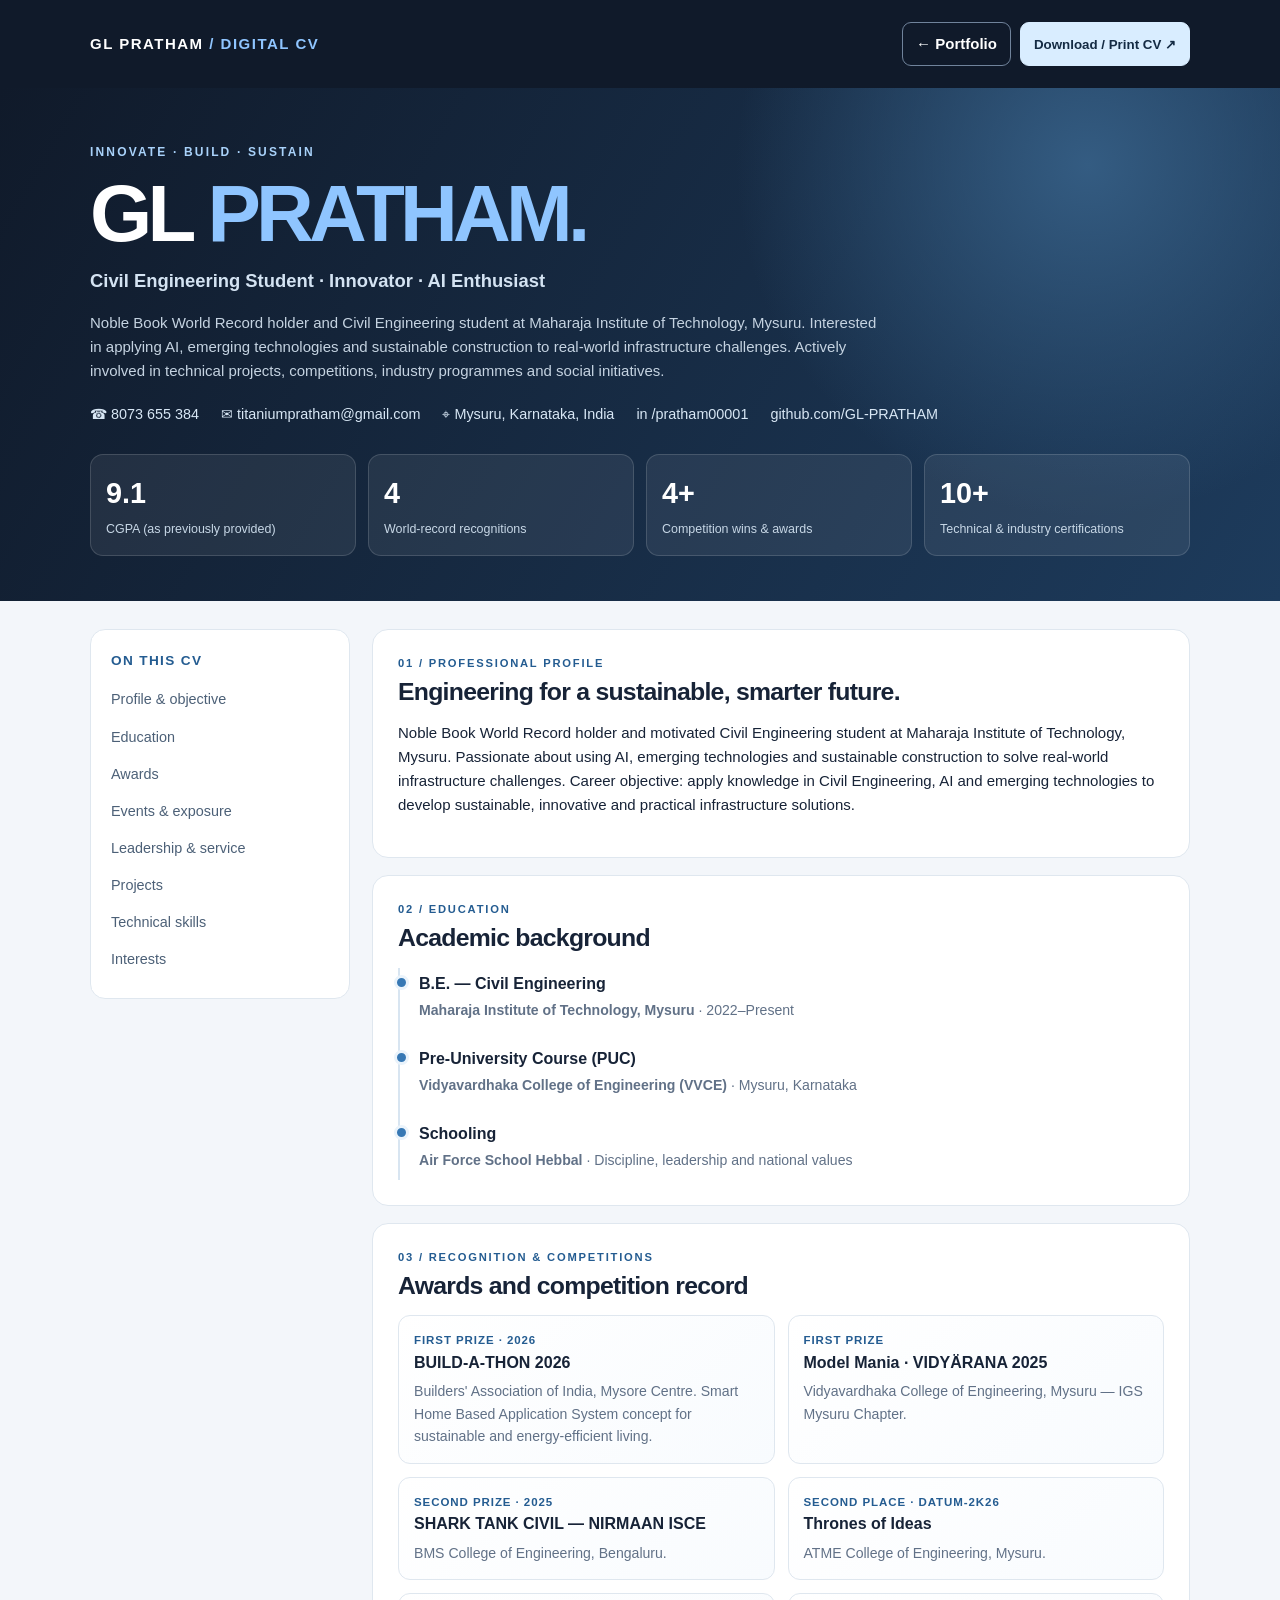
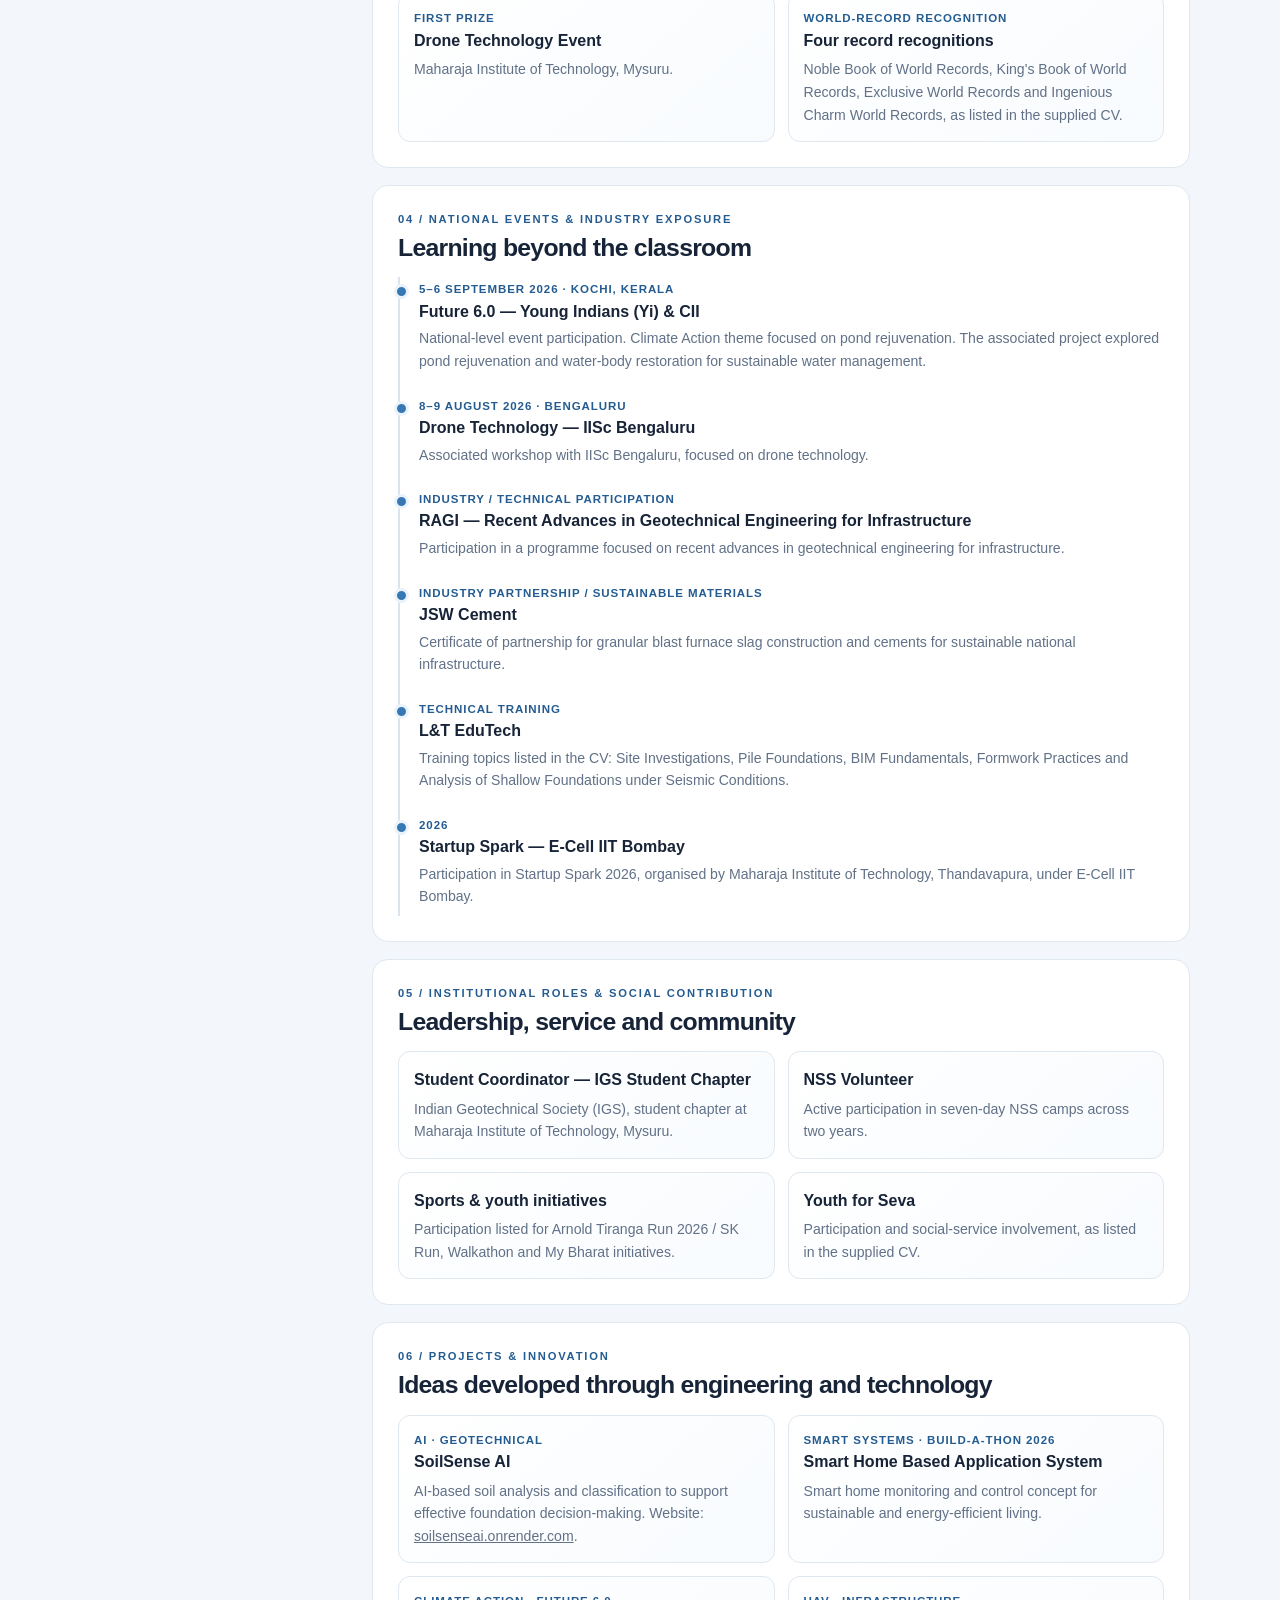
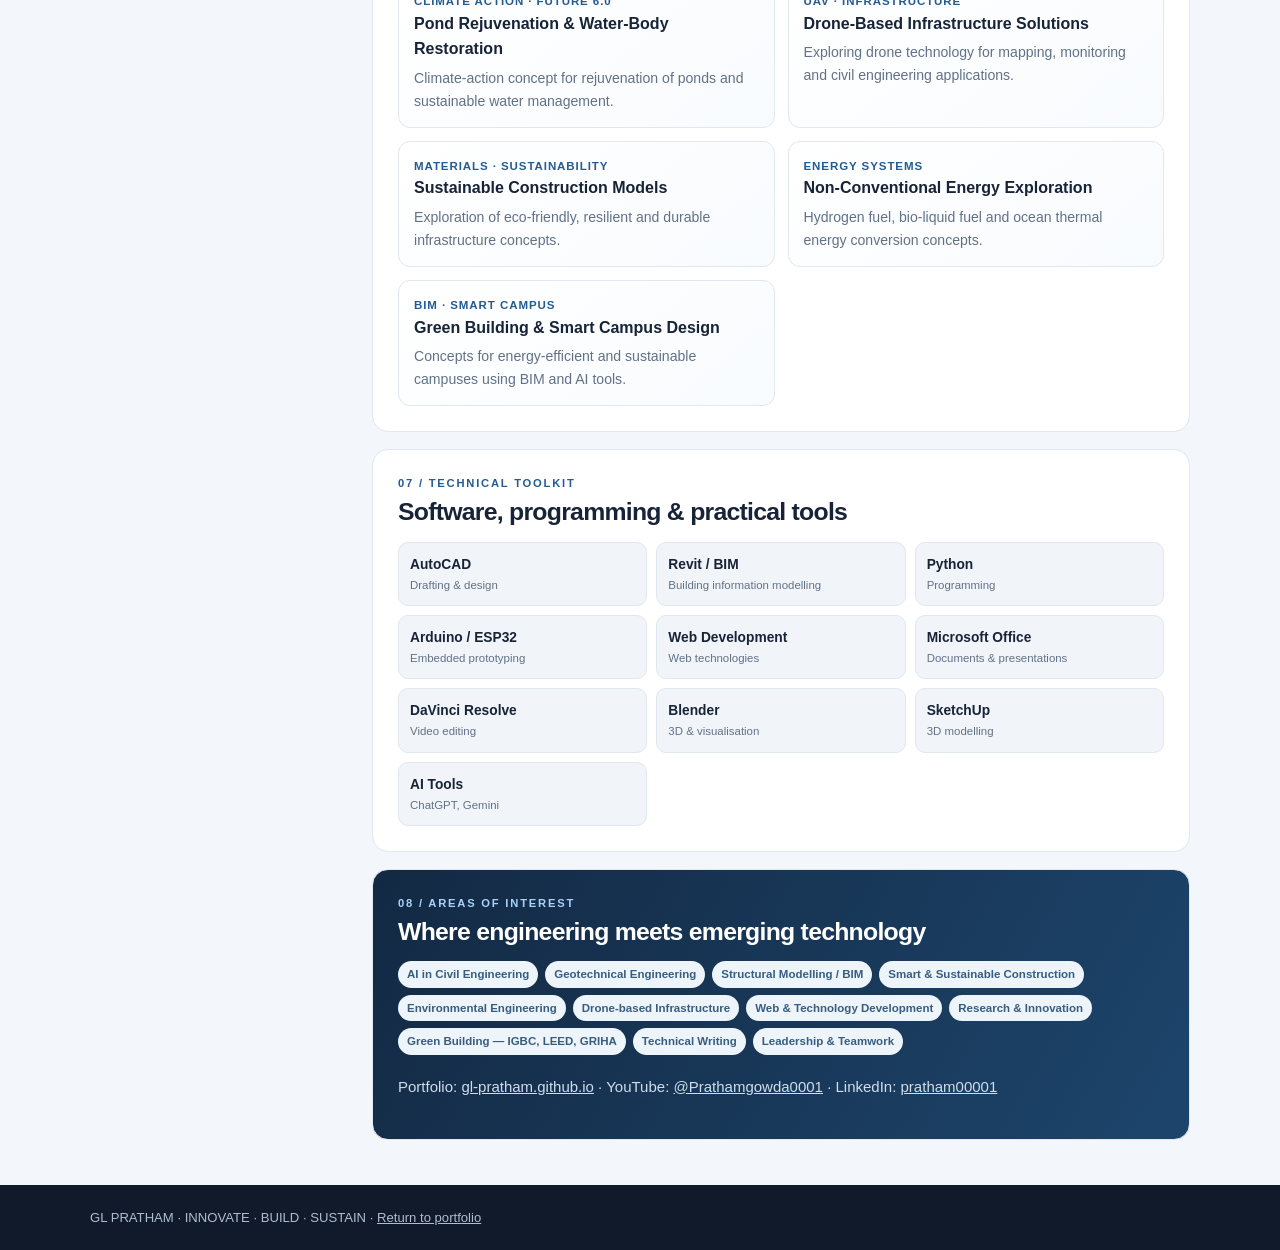
==== cv.html @ c0d47591 "Add detailed visual digital CV with print-ready layout" ====
<!doctype html>
<html lang="en"><head><meta charset="utf-8"><meta name="viewport" content="width=device-width,initial-scale=1"><meta name="theme-color" content="#101a2a"><meta name="description" content="Digital CV of GL Pratham — Civil Engineering student, innovator and AI enthusiast."><title>GL Pratham | Digital CV</title>
<style>
:root{--navy:#101a2a;--blue:#245c91;--sky:#8fc5ff;--ink:#172337;--muted:#617187;--paper:#f3f6fa;--line:#dfe7ef;--gold:#d5a94e}*{box-sizing:border-box}body{margin:0;background:var(--paper);font:15px/1.6 Inter,Arial,sans-serif;color:var(--ink)}a{color:inherit}.top{background:var(--navy);color:white;padding:22px 0}.wrap{width:min(1100px,calc(100% - 32px));margin:auto}.toprow{display:flex;justify-content:space-between;align-items:center;gap:15px}.brand{font-weight:900;letter-spacing:.1em}.actions{display:flex;gap:9px;flex-wrap:wrap}.btn{border:1px solid #70839b;border-radius:9px;padding:9px 13px;color:white;text-decoration:none;font-weight:700;background:transparent;cursor:pointer}.btn.primary{background:#d9edff;color:#142b44;border-color:#d9edff}.hero{background:radial-gradient(circle at 85% 15%,#345c82,transparent 30%),linear-gradient(120deg,#101a2a,#1d3b5c);color:white;padding:55px 0 45px}.eyebrow{color:#a9d2fa;letter-spacing:.18em;font-size:.75rem;font-weight:800;text-transform:uppercase}.hero h1{font-size:clamp(2.7rem,7vw,5rem);line-height:1;margin:12px 0;letter-spacing:-.06em}.hero h1 span{color:var(--sky)}.sub{font-size:1.15rem;color:#d4e3f2;font-weight:650}.summary{max-width:800px;color:#c5d3e1}.contact{display:flex;flex-wrap:wrap;gap:10px 22px;margin-top:20px;color:#d8e7f5;font-size:.9rem}.stats{display:grid;grid-template-columns:repeat(4,1fr);gap:12px;margin-top:28px}.stat{background:#ffffff12;border:1px solid #ffffff25;padding:15px;border-radius:13px}.stat b{display:block;font-size:1.8rem;color:#fff}.stat span{font-size:.78rem;color:#c7d7e6}.layout{display:grid;grid-template-columns:260px 1fr;gap:22px;padding:28px 0}.side{align-self:start;position:sticky;top:15px;background:white;border:1px solid var(--line);border-radius:15px;padding:20px}.side h3{margin:0 0 10px;font-size:.85rem;text-transform:uppercase;letter-spacing:.1em;color:var(--blue)}.side a{display:block;text-decoration:none;padding:7px 0;color:#4c6077;font-size:.9rem}.side a:hover{color:var(--blue)}main section{background:white;border:1px solid var(--line);border-radius:16px;padding:25px;margin-bottom:17px;break-inside:avoid}.kicker{font-size:.7rem;letter-spacing:.16em;text-transform:uppercase;color:var(--blue);font-weight:900}.heading{font-size:1.55rem;line-height:1.15;margin:5px 0 15px;letter-spacing:-.03em}.grid2{display:grid;grid-template-columns:1fr 1fr;gap:13px}.item{border:1px solid var(--line);border-radius:12px;padding:15px;background:linear-gradient(140deg,#fff,#f8fbfe)}.item h3{font-size:1rem;margin:0 0 4px}.item p{margin:5px 0 0;color:var(--muted);font-size:.88rem}.meta{font-size:.72rem;text-transform:uppercase;letter-spacing:.08em;color:var(--blue);font-weight:850}.timeline{border-left:2px solid #d8e5f1;padding-left:19px;display:grid;gap:13px}.event{position:relative;padding:3px 0 5px}.event:before{content:"";position:absolute;left:-25px;top:7px;width:9px;height:9px;border-radius:50%;background:#3778b4;border:3px solid #eaf3fb}.event h3{margin:0;font-size:1rem}.event p{margin:3px 0;color:var(--muted);font-size:.88rem}.tags{display:flex;gap:7px;flex-wrap:wrap;margin-top:9px}.tag{background:#edf4fa;color:#385d7f;border-radius:99px;padding:4px 9px;font-size:.72rem;font-weight:750}.skillgrid{display:grid;grid-template-columns:repeat(3,1fr);gap:9px}.skill{padding:11px;border-radius:10px;background:#f1f5f9;border:1px solid var(--line);font-size:.86rem;font-weight:750}.skill small{display:block;color:var(--muted);font-weight:500}.highlight{background:linear-gradient(120deg,#132943,#1d456c);color:white}.highlight .kicker{color:#a9d2fa}.highlight p{color:#d0ddeb}.footer{background:#101a2a;color:#aebed0;padding:22px 0;font-size:.82rem}.footer b{color:white}
@media(max-width:800px){.layout{grid-template-columns:1fr}.side{position:static}.side nav{display:grid;grid-template-columns:1fr 1fr}.stats{grid-template-columns:1fr 1fr}.skillgrid{grid-template-columns:1fr 1fr}}@media(max-width:520px){.grid2{grid-template-columns:1fr}.toprow{align-items:flex-start;flex-direction:column}.hero{padding:42px 0}.skillgrid{grid-template-columns:1fr 1fr}}
@media print{@page{size:A4;margin:12mm}body{background:white;font-size:10pt}.top{padding:8px 0}.top .actions,.side{display:none!important}.hero{padding:24px 0}.hero h1{font-size:34pt}.layout{display:block;padding:12px 0}.main section,main section{box-shadow:none;margin-bottom:10px;padding:15px;break-inside:avoid}.footer{padding:8px}.btn{display:none}.stats{grid-template-columns:repeat(4,1fr)}.item,.event{break-inside:avoid}}
</style></head><body>
<header class="top"><div class="wrap toprow"><div class="brand">GL PRATHAM <span style="color:#8fc5ff">/ DIGITAL CV</span></div><div class="actions"><a class="btn" href="index.html">← Portfolio</a><button class="btn primary" onclick="window.print()">Download / Print CV ↗</button></div></div></header>
<div class="hero"><div class="wrap"><div class="eyebrow">Innovate · Build · Sustain</div><h1>GL <span>PRATHAM.</span></h1><div class="sub">Civil Engineering Student · Innovator · AI Enthusiast</div><p class="summary">Noble Book World Record holder and Civil Engineering student at Maharaja Institute of Technology, Mysuru. Interested in applying AI, emerging technologies and sustainable construction to real-world infrastructure challenges. Actively involved in technical projects, competitions, industry programmes and social initiatives.</p><div class="contact"><span>☎ 8073 655 384</span><span>✉ titaniumpratham@gmail.com</span><span>⌖ Mysuru, Karnataka, India</span><span>in /pratham00001</span><span>github.com/GL-PRATHAM</span></div><div class="stats"><div class="stat"><b>9.1</b><span>CGPA (as previously provided)</span></div><div class="stat"><b>4</b><span>World-record recognitions</span></div><div class="stat"><b>4+</b><span>Competition wins & awards</span></div><div class="stat"><b>10+</b><span>Technical & industry certifications</span></div></div></div></div>
<div class="wrap layout"><aside class="side"><h3>On this CV</h3><nav><a href="#profile">Profile & objective</a><a href="#education">Education</a><a href="#awards">Awards</a><a href="#events">Events & exposure</a><a href="#leadership">Leadership & service</a><a href="#projects">Projects</a><a href="#skills">Technical skills</a><a href="#interests">Interests</a></nav></aside>
<main>
<section id="profile"><div class="kicker">01 / Professional profile</div><h2 class="heading">Engineering for a sustainable, smarter future.</h2><p>Noble Book World Record holder and motivated Civil Engineering student at Maharaja Institute of Technology, Mysuru. Passionate about using AI, emerging technologies and sustainable construction to solve real-world infrastructure challenges. Career objective: apply knowledge in Civil Engineering, AI and emerging technologies to develop sustainable, innovative and practical infrastructure solutions.</p></section>
<section id="education"><div class="kicker">02 / Education</div><h2 class="heading">Academic background</h2><div class="timeline"><div class="event"><h3>B.E. — Civil Engineering</h3><p><b>Maharaja Institute of Technology, Mysuru</b> · 2022–Present</p></div><div class="event"><h3>Pre-University Course (PUC)</h3><p><b>Vidyavardhaka College of Engineering (VVCE)</b> · Mysuru, Karnataka</p></div><div class="event"><h3>Schooling</h3><p><b>Air Force School Hebbal</b> · Discipline, leadership and national values</p></div></div></section>
<section id="awards"><div class="kicker">03 / Recognition & competitions</div><h2 class="heading">Awards and competition record</h2><div class="grid2">
<div class="item"><div class="meta">First Prize · 2026</div><h3>BUILD-A-THON 2026</h3><p>Builders' Association of India, Mysore Centre. Smart Home Based Application System concept for sustainable and energy-efficient living.</p></div>
<div class="item"><div class="meta">First Prize</div><h3>Model Mania · VIDYÄRANA 2025</h3><p>Vidyavardhaka College of Engineering, Mysuru — IGS Mysuru Chapter.</p></div>
<div class="item"><div class="meta">Second Prize · 2025</div><h3>SHARK TANK CIVIL — NIRMAAN ISCE</h3><p>BMS College of Engineering, Bengaluru.</p></div>
<div class="item"><div class="meta">Second Place · DATUM-2K26</div><h3>Thrones of Ideas</h3><p>ATME College of Engineering, Mysuru.</p></div>
<div class="item"><div class="meta">First Prize</div><h3>Drone Technology Event</h3><p>Maharaja Institute of Technology, Mysuru.</p></div>
<div class="item"><div class="meta">World-record recognition</div><h3>Four record recognitions</h3><p>Noble Book of World Records, King's Book of World Records, Exclusive World Records and Ingenious Charm World Records, as listed in the supplied CV.</p></div>
</div></section>
<section id="events"><div class="kicker">04 / National events & industry exposure</div><h2 class="heading">Learning beyond the classroom</h2><div class="timeline">
<div class="event"><div class="meta">5–6 September 2026 · Kochi, Kerala</div><h3>Future 6.0 — Young Indians (Yi) & CII</h3><p>National-level event participation. Climate Action theme focused on pond rejuvenation. The associated project explored pond rejuvenation and water-body restoration for sustainable water management.</p></div>
<div class="event"><div class="meta">8–9 August 2026 · Bengaluru</div><h3>Drone Technology — IISc Bengaluru</h3><p>Associated workshop with IISc Bengaluru, focused on drone technology.</p></div>
<div class="event"><div class="meta">Industry / technical participation</div><h3>RAGI — Recent Advances in Geotechnical Engineering for Infrastructure</h3><p>Participation in a programme focused on recent advances in geotechnical engineering for infrastructure.</p></div>
<div class="event"><div class="meta">Industry partnership / sustainable materials</div><h3>JSW Cement</h3><p>Certificate of partnership for granular blast furnace slag construction and cements for sustainable national infrastructure.</p></div>
<div class="event"><div class="meta">Technical training</div><h3>L&T EduTech</h3><p>Training topics listed in the CV: Site Investigations, Pile Foundations, BIM Fundamentals, Formwork Practices and Analysis of Shallow Foundations under Seismic Conditions.</p></div>
<div class="event"><div class="meta">2026</div><h3>Startup Spark — E-Cell IIT Bombay</h3><p>Participation in Startup Spark 2026, organised by Maharaja Institute of Technology, Thandavapura, under E-Cell IIT Bombay.</p></div>
</div></section>
<section id="leadership"><div class="kicker">05 / Institutional roles & social contribution</div><h2 class="heading">Leadership, service and community</h2><div class="grid2">
<div class="item"><h3>Student Coordinator — IGS Student Chapter</h3><p>Indian Geotechnical Society (IGS), student chapter at Maharaja Institute of Technology, Mysuru.</p></div>
<div class="item"><h3>NSS Volunteer</h3><p>Active participation in seven-day NSS camps across two years.</p></div>
<div class="item"><h3>Sports & youth initiatives</h3><p>Participation listed for Arnold Tiranga Run 2026 / SK Run, Walkathon and My Bharat initiatives.</p></div>
<div class="item"><h3>Youth for Seva</h3><p>Participation and social-service involvement, as listed in the supplied CV.</p></div>
</div></section>
<section id="projects"><div class="kicker">06 / Projects & innovation</div><h2 class="heading">Ideas developed through engineering and technology</h2><div class="grid2">
<div class="item"><div class="meta">AI · Geotechnical</div><h3>SoilSense AI</h3><p>AI-based soil analysis and classification to support effective foundation decision-making. Website: <a href="https://soilsenseai.onrender.com">soilsenseai.onrender.com</a>.</p></div>
<div class="item"><div class="meta">Smart systems · BUILD-A-THON 2026</div><h3>Smart Home Based Application System</h3><p>Smart home monitoring and control concept for sustainable and energy-efficient living.</p></div>
<div class="item"><div class="meta">Climate action · Future 6.0</div><h3>Pond Rejuvenation & Water-Body Restoration</h3><p>Climate-action concept for rejuvenation of ponds and sustainable water management.</p></div>
<div class="item"><div class="meta">UAV · Infrastructure</div><h3>Drone-Based Infrastructure Solutions</h3><p>Exploring drone technology for mapping, monitoring and civil engineering applications.</p></div>
<div class="item"><div class="meta">Materials · Sustainability</div><h3>Sustainable Construction Models</h3><p>Exploration of eco-friendly, resilient and durable infrastructure concepts.</p></div>
<div class="item"><div class="meta">Energy systems</div><h3>Non-Conventional Energy Exploration</h3><p>Hydrogen fuel, bio-liquid fuel and ocean thermal energy conversion concepts.</p></div>
<div class="item"><div class="meta">BIM · Smart campus</div><h3>Green Building & Smart Campus Design</h3><p>Concepts for energy-efficient and sustainable campuses using BIM and AI tools.</p></div>
</div></section>
<section id="skills"><div class="kicker">07 / Technical toolkit</div><h2 class="heading">Software, programming & practical tools</h2><div class="skillgrid">
<div class="skill">AutoCAD<small>Drafting & design</small></div><div class="skill">Revit / BIM<small>Building information modelling</small></div><div class="skill">Python<small>Programming</small></div><div class="skill">Arduino / ESP32<small>Embedded prototyping</small></div><div class="skill">Web Development<small>Web technologies</small></div><div class="skill">Microsoft Office<small>Documents & presentations</small></div><div class="skill">DaVinci Resolve<small>Video editing</small></div><div class="skill">Blender<small>3D & visualisation</small></div><div class="skill">SketchUp<small>3D modelling</small></div><div class="skill">AI Tools<small>ChatGPT, Gemini</small></div>
</div></section>
<section id="interests" class="highlight"><div class="kicker">08 / Areas of interest</div><h2 class="heading">Where engineering meets emerging technology</h2><div class="tags"><span class="tag">AI in Civil Engineering</span><span class="tag">Geotechnical Engineering</span><span class="tag">Structural Modelling / BIM</span><span class="tag">Smart & Sustainable Construction</span><span class="tag">Environmental Engineering</span><span class="tag">Drone-based Infrastructure</span><span class="tag">Web & Technology Development</span><span class="tag">Research & Innovation</span><span class="tag">Green Building — IGBC, LEED, GRIHA</span><span class="tag">Technical Writing</span><span class="tag">Leadership & Teamwork</span></div><p style="margin-top:20px">Portfolio: <a href="https://gl-pratham.github.io">gl-pratham.github.io</a> · YouTube: <a href="https://www.youtube.com/@Prathamgowda0001">@Prathamgowda0001</a> · LinkedIn: <a href="https://www.linkedin.com/in/pratham00001">pratham00001</a></p></section>
</main></div><footer class="footer"><div class="wrap">GL PRATHAM · INNOVATE · BUILD · SUSTAIN · <a href="index.html">Return to portfolio</a></div></footer></body></html>
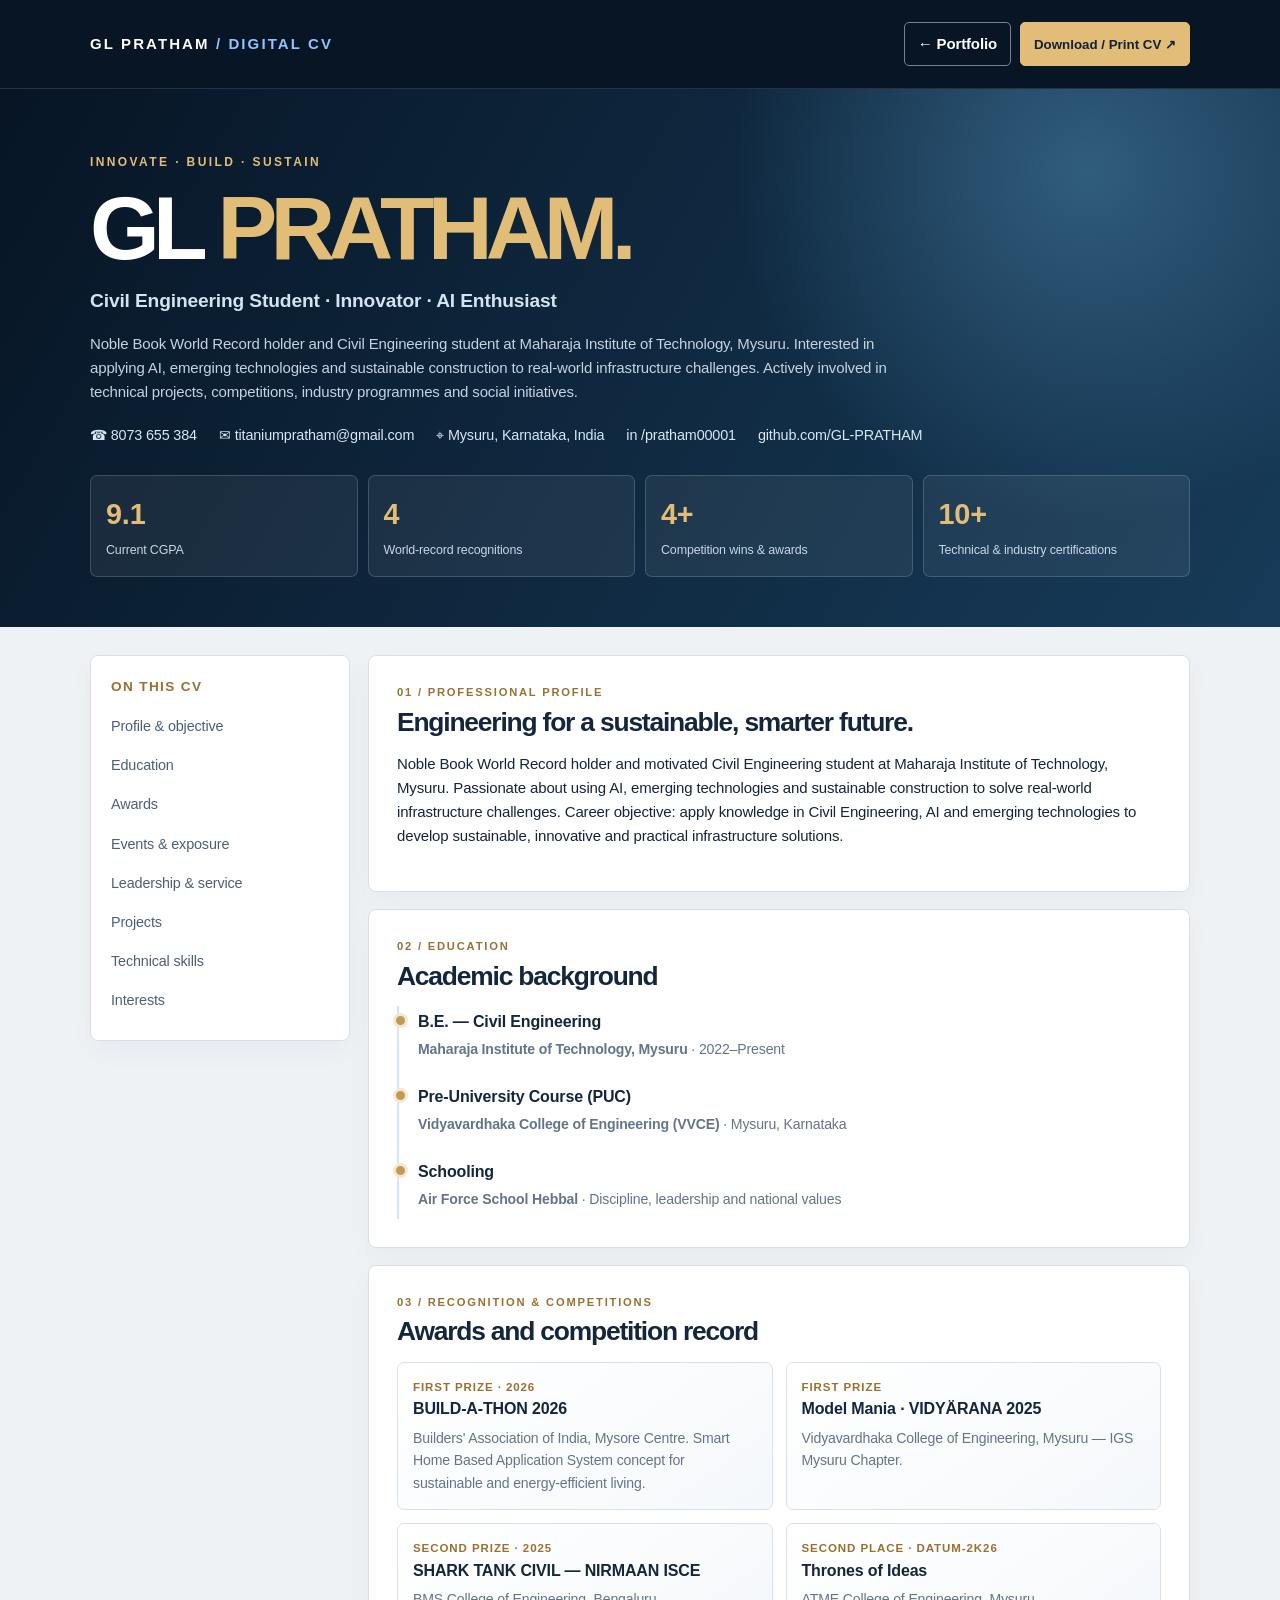
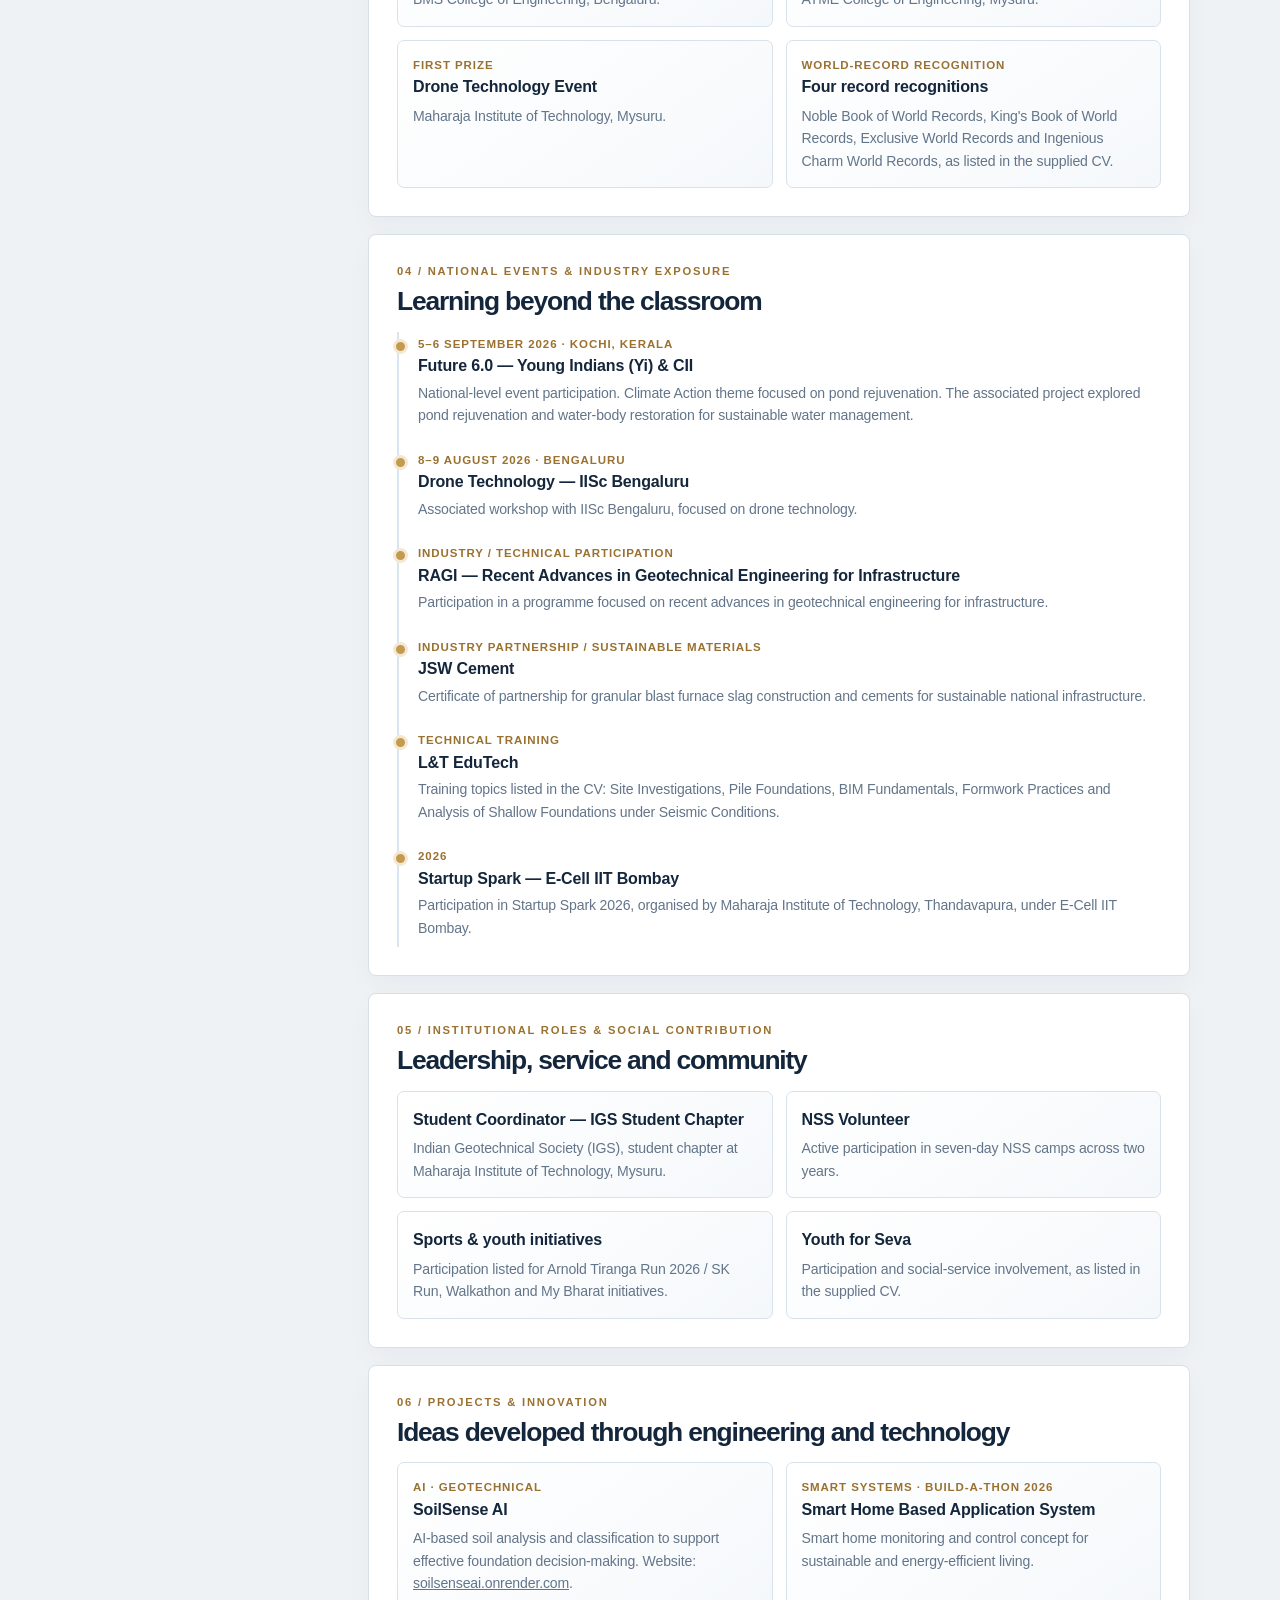
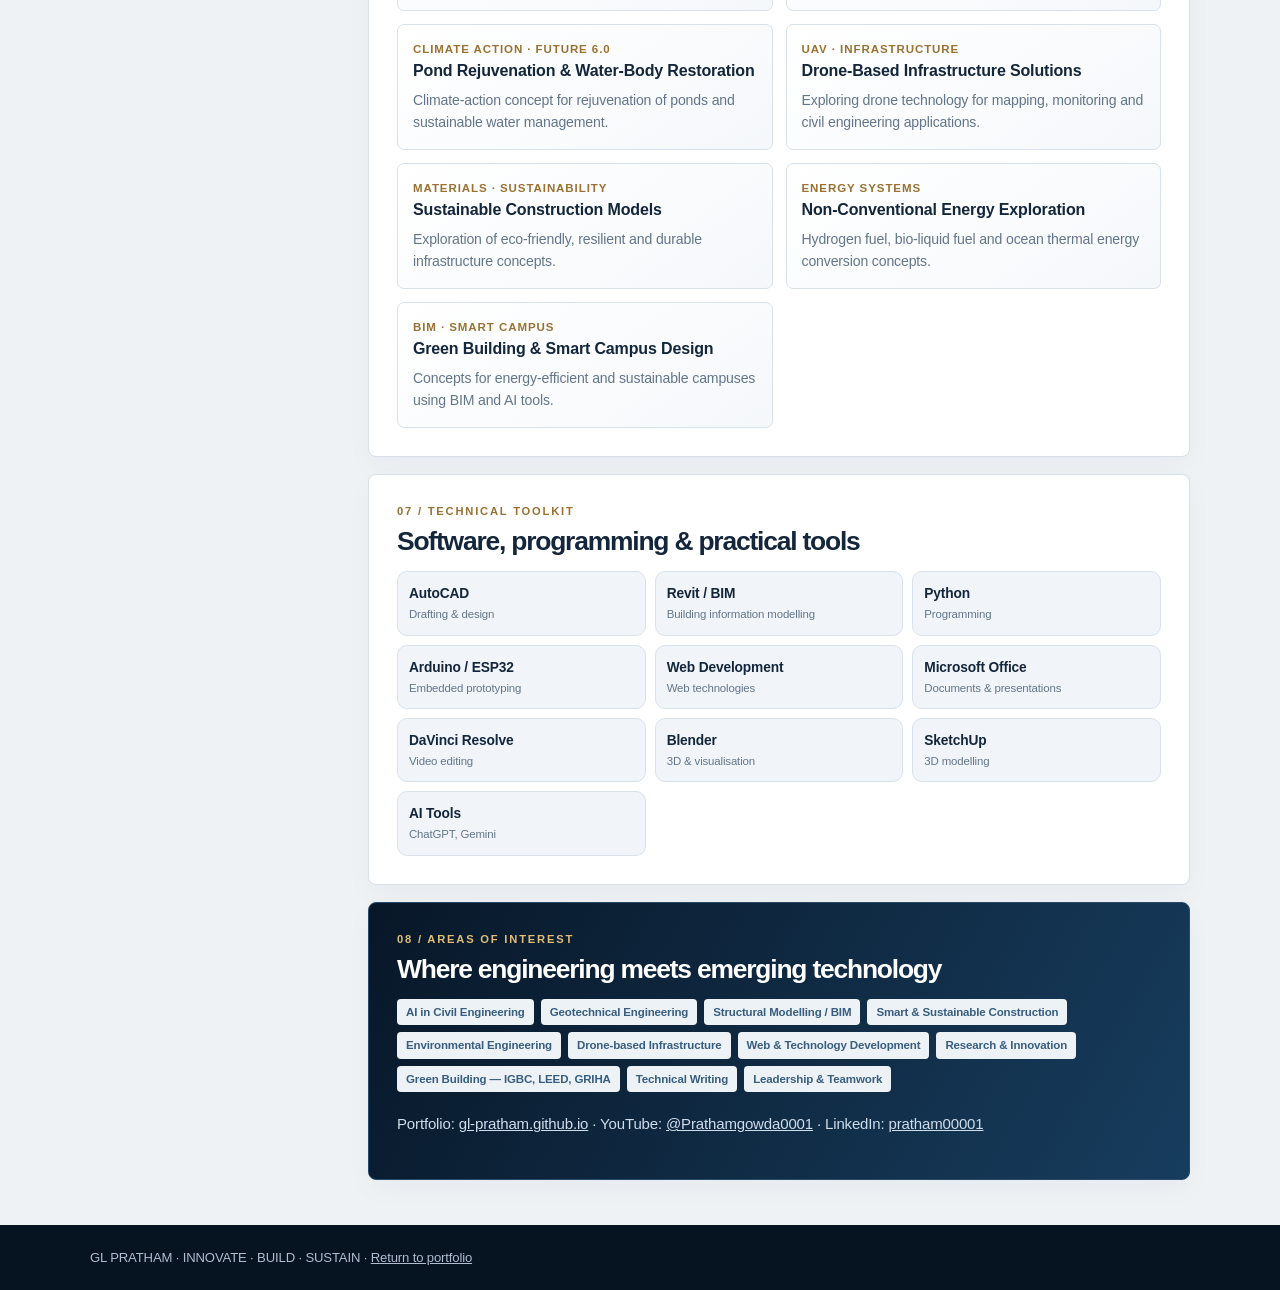
==== commit e26800ff: "Align digital CV styling with premium portfolio identity" ====
--- a/cv.html
+++ b/cv.html
@@ -4,9 +4,19 @@
 :root{--navy:#101a2a;--blue:#245c91;--sky:#8fc5ff;--ink:#172337;--muted:#617187;--paper:#f3f6fa;--line:#dfe7ef;--gold:#d5a94e}*{box-sizing:border-box}body{margin:0;background:var(--paper);font:15px/1.6 Inter,Arial,sans-serif;color:var(--ink)}a{color:inherit}.top{background:var(--navy);color:white;padding:22px 0}.wrap{width:min(1100px,calc(100% - 32px));margin:auto}.toprow{display:flex;justify-content:space-between;align-items:center;gap:15px}.brand{font-weight:900;letter-spacing:.1em}.actions{display:flex;gap:9px;flex-wrap:wrap}.btn{border:1px solid #70839b;border-radius:9px;padding:9px 13px;color:white;text-decoration:none;font-weight:700;background:transparent;cursor:pointer}.btn.primary{background:#d9edff;color:#142b44;border-color:#d9edff}.hero{background:radial-gradient(circle at 85% 15%,#345c82,transparent 30%),linear-gradient(120deg,#101a2a,#1d3b5c);color:white;padding:55px 0 45px}.eyebrow{color:#a9d2fa;letter-spacing:.18em;font-size:.75rem;font-weight:800;text-transform:uppercase}.hero h1{font-size:clamp(2.7rem,7vw,5rem);line-height:1;margin:12px 0;letter-spacing:-.06em}.hero h1 span{color:var(--sky)}.sub{font-size:1.15rem;color:#d4e3f2;font-weight:650}.summary{max-width:800px;color:#c5d3e1}.contact{display:flex;flex-wrap:wrap;gap:10px 22px;margin-top:20px;color:#d8e7f5;font-size:.9rem}.stats{display:grid;grid-template-columns:repeat(4,1fr);gap:12px;margin-top:28px}.stat{background:#ffffff12;border:1px solid #ffffff25;padding:15px;border-radius:13px}.stat b{display:block;font-size:1.8rem;color:#fff}.stat span{font-size:.78rem;color:#c7d7e6}.layout{display:grid;grid-template-columns:260px 1fr;gap:22px;padding:28px 0}.side{align-self:start;position:sticky;top:15px;background:white;border:1px solid var(--line);border-radius:15px;padding:20px}.side h3{margin:0 0 10px;font-size:.85rem;text-transform:uppercase;letter-spacing:.1em;color:var(--blue)}.side a{display:block;text-decoration:none;padding:7px 0;color:#4c6077;font-size:.9rem}.side a:hover{color:var(--blue)}main section{background:white;border:1px solid var(--line);border-radius:16px;padding:25px;margin-bottom:17px;break-inside:avoid}.kicker{font-size:.7rem;letter-spacing:.16em;text-transform:uppercase;color:var(--blue);font-weight:900}.heading{font-size:1.55rem;line-height:1.15;margin:5px 0 15px;letter-spacing:-.03em}.grid2{display:grid;grid-template-columns:1fr 1fr;gap:13px}.item{border:1px solid var(--line);border-radius:12px;padding:15px;background:linear-gradient(140deg,#fff,#f8fbfe)}.item h3{font-size:1rem;margin:0 0 4px}.item p{margin:5px 0 0;color:var(--muted);font-size:.88rem}.meta{font-size:.72rem;text-transform:uppercase;letter-spacing:.08em;color:var(--blue);font-weight:850}.timeline{border-left:2px solid #d8e5f1;padding-left:19px;display:grid;gap:13px}.event{position:relative;padding:3px 0 5px}.event:before{content:"";position:absolute;left:-25px;top:7px;width:9px;height:9px;border-radius:50%;background:#3778b4;border:3px solid #eaf3fb}.event h3{margin:0;font-size:1rem}.event p{margin:3px 0;color:var(--muted);font-size:.88rem}.tags{display:flex;gap:7px;flex-wrap:wrap;margin-top:9px}.tag{background:#edf4fa;color:#385d7f;border-radius:99px;padding:4px 9px;font-size:.72rem;font-weight:750}.skillgrid{display:grid;grid-template-columns:repeat(3,1fr);gap:9px}.skill{padding:11px;border-radius:10px;background:#f1f5f9;border:1px solid var(--line);font-size:.86rem;font-weight:750}.skill small{display:block;color:var(--muted);font-weight:500}.highlight{background:linear-gradient(120deg,#132943,#1d456c);color:white}.highlight .kicker{color:#a9d2fa}.highlight p{color:#d0ddeb}.footer{background:#101a2a;color:#aebed0;padding:22px 0;font-size:.82rem}.footer b{color:white}
 @media(max-width:800px){.layout{grid-template-columns:1fr}.side{position:static}.side nav{display:grid;grid-template-columns:1fr 1fr}.stats{grid-template-columns:1fr 1fr}.skillgrid{grid-template-columns:1fr 1fr}}@media(max-width:520px){.grid2{grid-template-columns:1fr}.toprow{align-items:flex-start;flex-direction:column}.hero{padding:42px 0}.skillgrid{grid-template-columns:1fr 1fr}}
 @media print{@page{size:A4;margin:12mm}body{background:white;font-size:10pt}.top{padding:8px 0}.top .actions,.side{display:none!important}.hero{padding:24px 0}.hero h1{font-size:34pt}.layout{display:block;padding:12px 0}.main section,main section{box-shadow:none;margin-bottom:10px;padding:15px;break-inside:avoid}.footer{padding:8px}.btn{display:none}.stats{grid-template-columns:repeat(4,1fr)}.item,.event{break-inside:avoid}}
+
+/* Match the portfolio's navy / gold engineering identity */
+:root{--navy:#081728;--blue:#315f83;--sky:#9acbfa;--ink:#132238;--muted:#63758a;--paper:#f1f4f7;--line:#d9e2ea;--gold:#e1bd77}
+body{background:#eef2f5;color:#14263b;font-family:Inter,"Aptos",Arial,sans-serif;letter-spacing:-.01em}
+.top{background:#071525;border-bottom:1px solid #ffffff20}.brand{letter-spacing:.14em}.hero{background:radial-gradient(circle at 85% 15%,#315d7d,transparent 30%),linear-gradient(120deg,#071525,#173b59);padding:64px 0 50px}.hero h1{font-size:clamp(3rem,7vw,5.6rem);letter-spacing:-.075em}.hero h1 span{color:#e1bd77}.eyebrow{color:#e1bd77;letter-spacing:.2em}.sub{font-size:1.2rem}.stats{gap:10px}.stat{border-radius:7px;background:#ffffff10;border-color:#ffffff2a}.stat b{color:#e1bd77}.layout{gap:18px}.side{border-radius:8px;border-color:#d7e0e8;box-shadow:0 10px 28px #10243a08}.side h3,.kicker{color:#9a7130}.side a{padding:8px 0}.side a:hover{color:#9a7130}
+main section{border-radius:8px;border-color:#d7e0e8;box-shadow:0 10px 28px #10243a08;padding:28px}.heading{font-size:1.65rem;letter-spacing:-.045em}.item{border-radius:7px;background:linear-gradient(145deg,#fff,#f5f8fb)}.meta{color:#9a7130}.event:before{background:#c39a50;border-color:#f3e8d1}.tag{border-radius:4px;background:#edf2f6;color:#385d7f}
+.highlight{background:linear-gradient(120deg,#081728,#173d5e);border-color:#274a68}.highlight .kicker{color:#e1bd77}.footer{background:#061321}
+.btn{border-radius:5px}.btn.primary{background:#e1bd77;border-color:#e1bd77;color:#102238}
+@media print{body{background:white}.hero{background:#10243a!important;-webkit-print-color-adjust:exact;print-color-adjust:exact}.highlight{background:#10243a!important;-webkit-print-color-adjust:exact;print-color-adjust:exact}}
+
 </style></head><body>
 <header class="top"><div class="wrap toprow"><div class="brand">GL PRATHAM <span style="color:#8fc5ff">/ DIGITAL CV</span></div><div class="actions"><a class="btn" href="index.html">← Portfolio</a><button class="btn primary" onclick="window.print()">Download / Print CV ↗</button></div></div></header>
-<div class="hero"><div class="wrap"><div class="eyebrow">Innovate · Build · Sustain</div><h1>GL <span>PRATHAM.</span></h1><div class="sub">Civil Engineering Student · Innovator · AI Enthusiast</div><p class="summary">Noble Book World Record holder and Civil Engineering student at Maharaja Institute of Technology, Mysuru. Interested in applying AI, emerging technologies and sustainable construction to real-world infrastructure challenges. Actively involved in technical projects, competitions, industry programmes and social initiatives.</p><div class="contact"><span>☎ 8073 655 384</span><span>✉ titaniumpratham@gmail.com</span><span>⌖ Mysuru, Karnataka, India</span><span>in /pratham00001</span><span>github.com/GL-PRATHAM</span></div><div class="stats"><div class="stat"><b>9.1</b><span>CGPA (as previously provided)</span></div><div class="stat"><b>4</b><span>World-record recognitions</span></div><div class="stat"><b>4+</b><span>Competition wins & awards</span></div><div class="stat"><b>10+</b><span>Technical & industry certifications</span></div></div></div></div>
+<div class="hero"><div class="wrap"><div class="eyebrow">Innovate · Build · Sustain</div><h1>GL <span>PRATHAM.</span></h1><div class="sub">Civil Engineering Student · Innovator · AI Enthusiast</div><p class="summary">Noble Book World Record holder and Civil Engineering student at Maharaja Institute of Technology, Mysuru. Interested in applying AI, emerging technologies and sustainable construction to real-world infrastructure challenges. Actively involved in technical projects, competitions, industry programmes and social initiatives.</p><div class="contact"><span>☎ 8073 655 384</span><span>✉ titaniumpratham@gmail.com</span><span>⌖ Mysuru, Karnataka, India</span><span>in /pratham00001</span><span>github.com/GL-PRATHAM</span></div><div class="stats"><div class="stat"><b>9.1</b><span>Current CGPA</span></div><div class="stat"><b>4</b><span>World-record recognitions</span></div><div class="stat"><b>4+</b><span>Competition wins & awards</span></div><div class="stat"><b>10+</b><span>Technical & industry certifications</span></div></div></div></div>
 <div class="wrap layout"><aside class="side"><h3>On this CV</h3><nav><a href="#profile">Profile & objective</a><a href="#education">Education</a><a href="#awards">Awards</a><a href="#events">Events & exposure</a><a href="#leadership">Leadership & service</a><a href="#projects">Projects</a><a href="#skills">Technical skills</a><a href="#interests">Interests</a></nav></aside>
 <main>
 <section id="profile"><div class="kicker">01 / Professional profile</div><h2 class="heading">Engineering for a sustainable, smarter future.</h2><p>Noble Book World Record holder and motivated Civil Engineering student at Maharaja Institute of Technology, Mysuru. Passionate about using AI, emerging technologies and sustainable construction to solve real-world infrastructure challenges. Career objective: apply knowledge in Civil Engineering, AI and emerging technologies to develop sustainable, innovative and practical infrastructure solutions.</p></section>
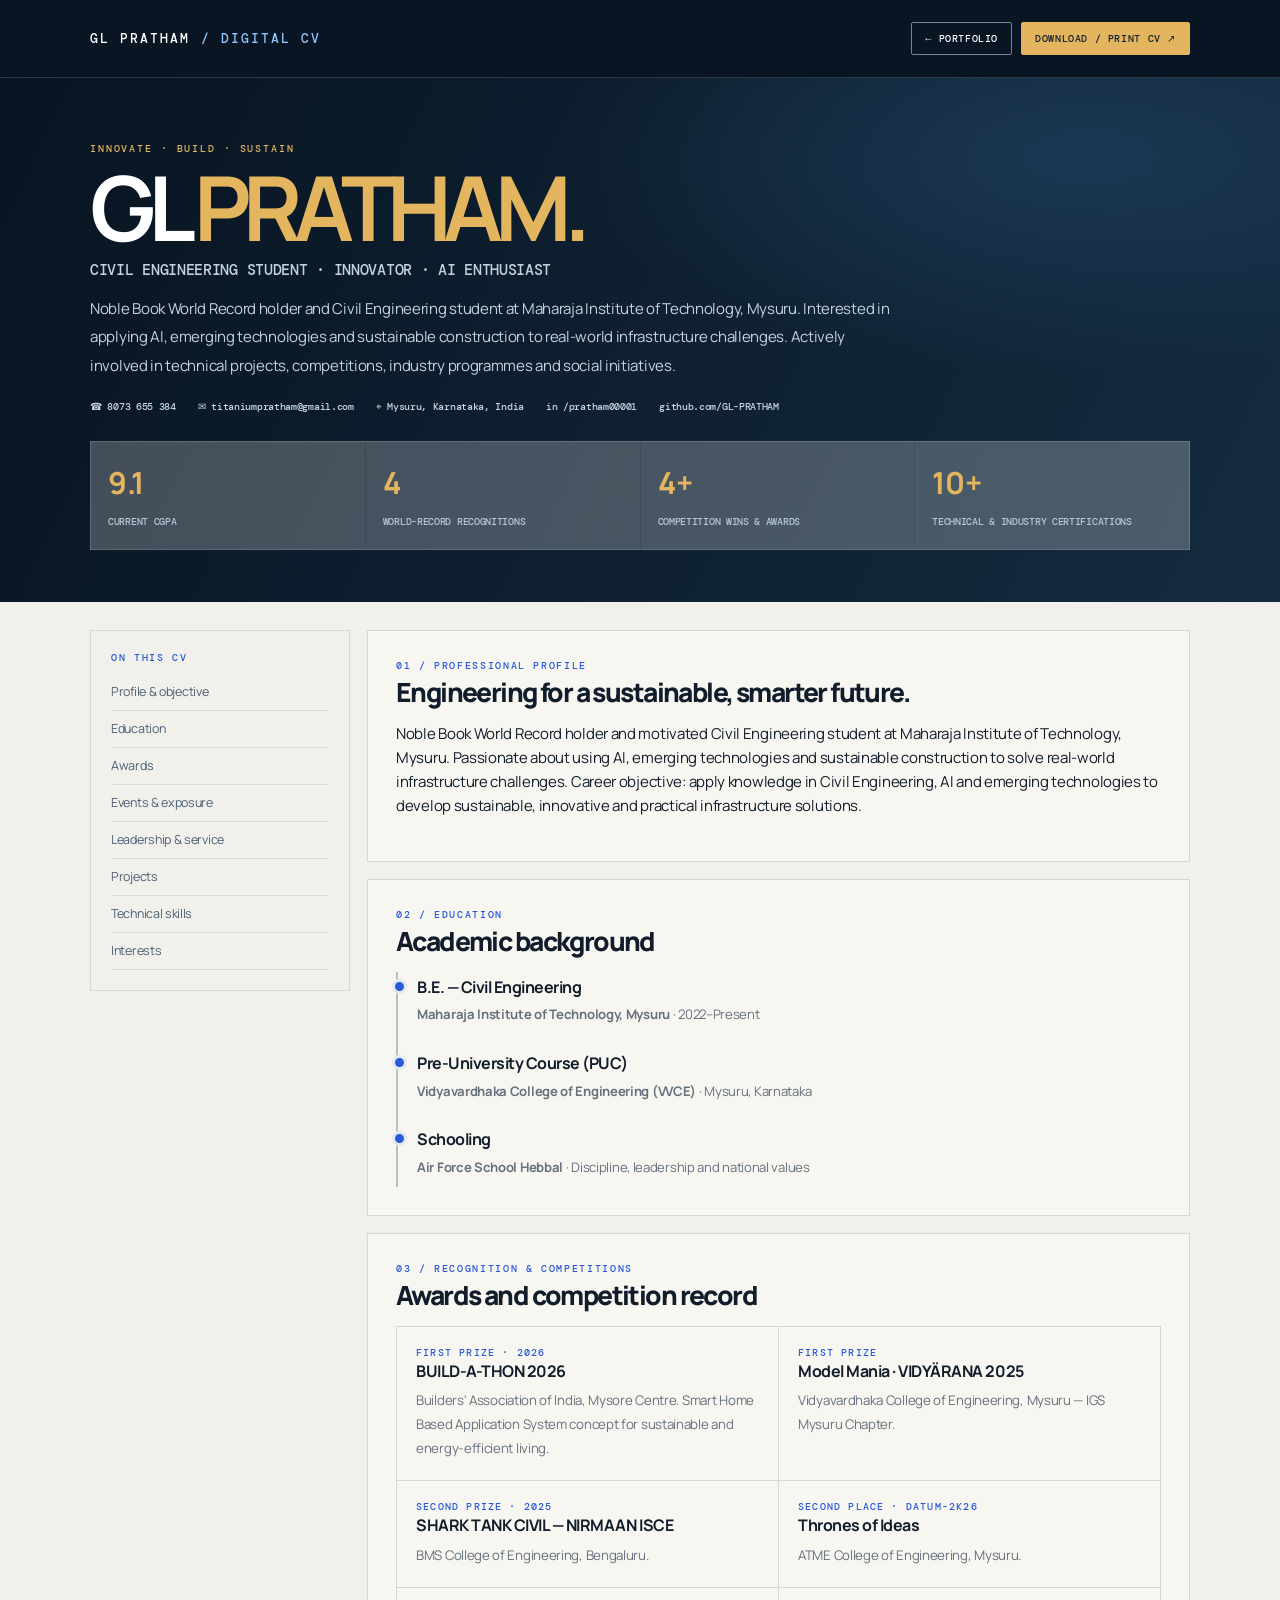
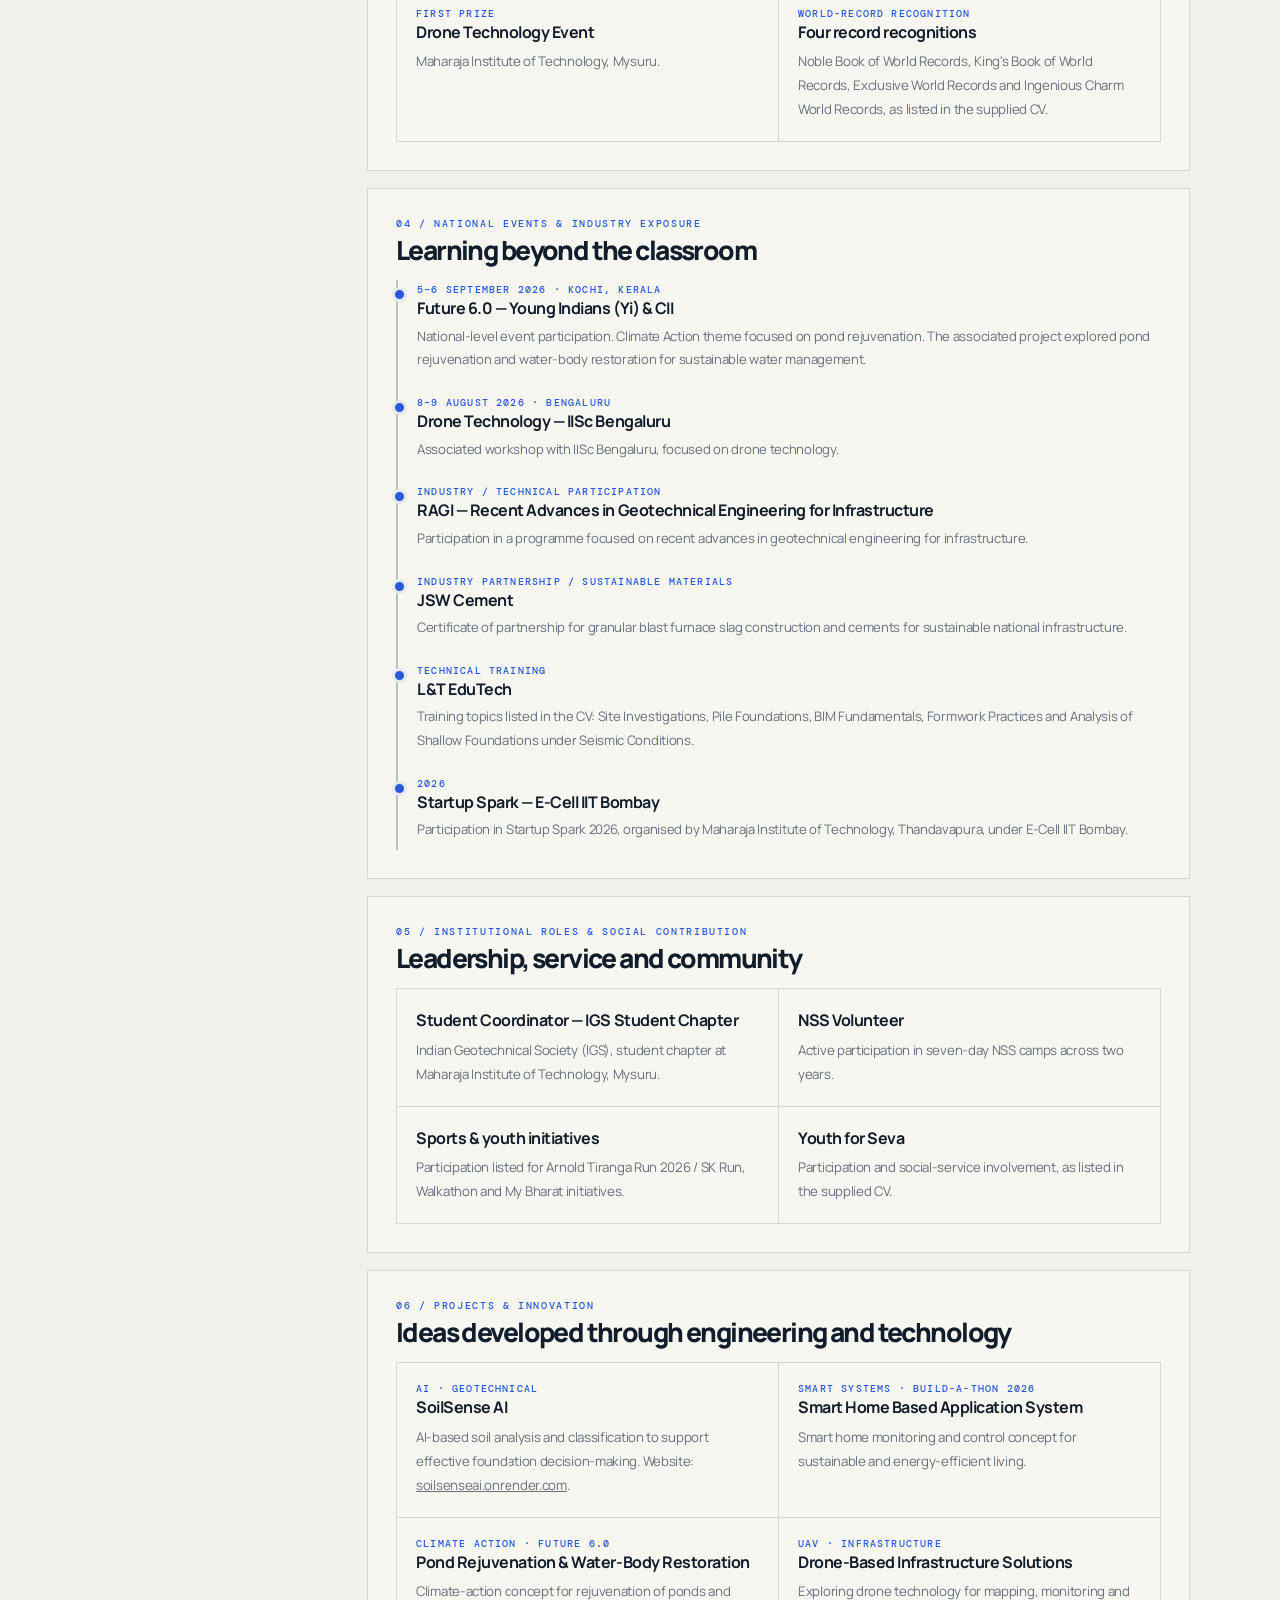
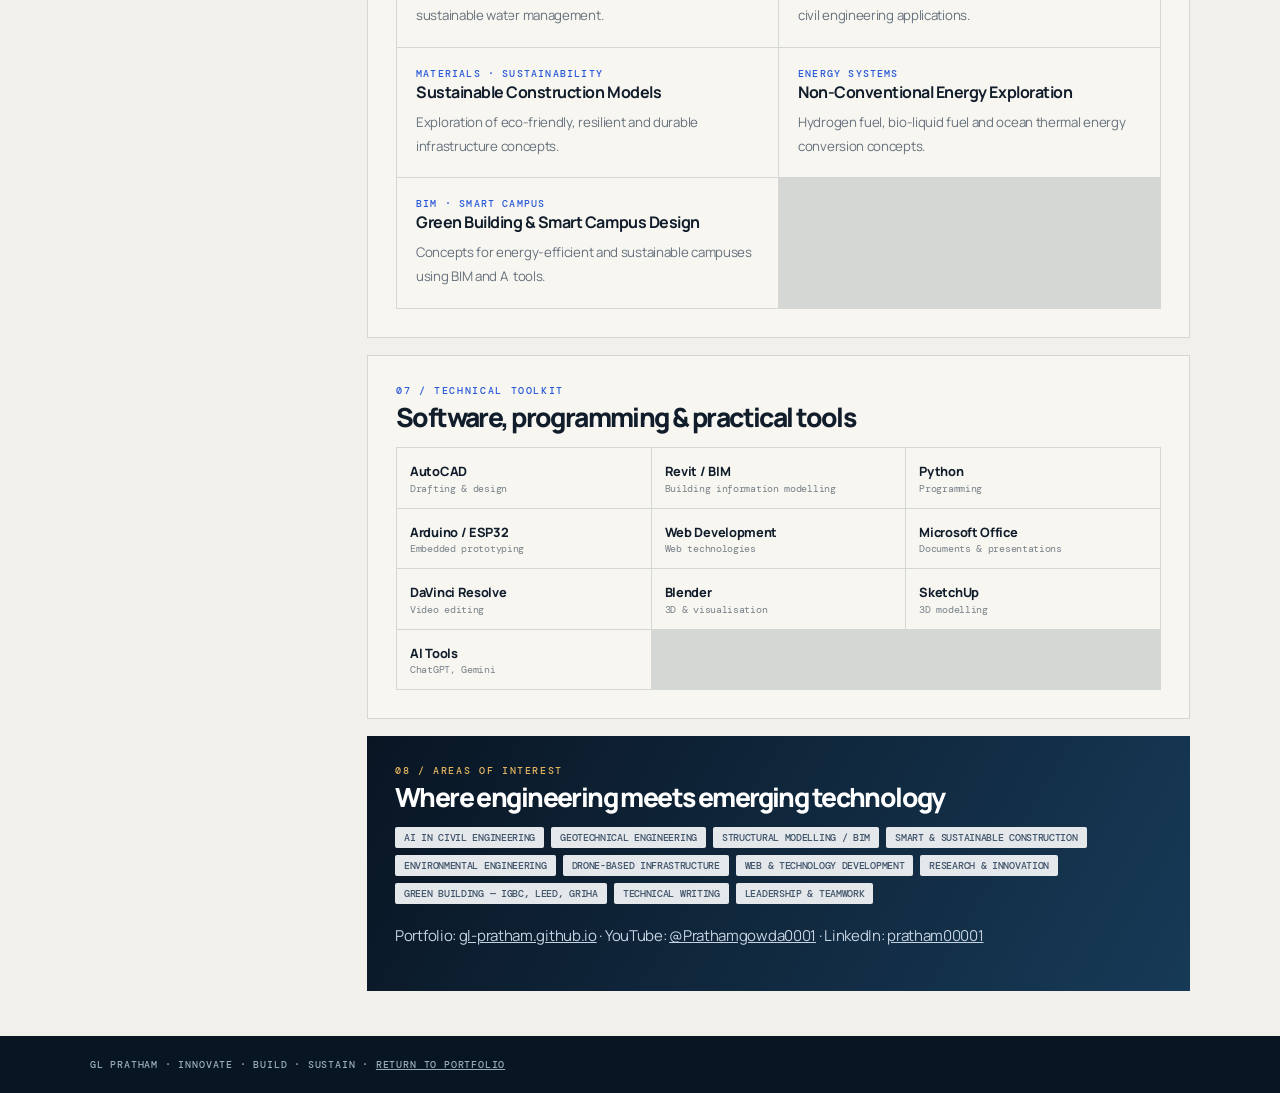
==== commit 9e03380f: "Unify digital CV with new editorial portfolio design" ====
--- a/cv.html
+++ b/cv.html
@@ -1,5 +1,5 @@
 <!doctype html>
-<html lang="en"><head><meta charset="utf-8"><meta name="viewport" content="width=device-width,initial-scale=1"><meta name="theme-color" content="#101a2a"><meta name="description" content="Digital CV of GL Pratham — Civil Engineering student, innovator and AI enthusiast."><title>GL Pratham | Digital CV</title>
+<html lang="en"><head><meta charset="utf-8"><meta name="viewport" content="width=device-width,initial-scale=1"><meta name="theme-color" content="#101a2a"><meta name="description" content="Digital CV of GL Pratham — Civil Engineering student, innovator and AI enthusiast."><link rel="preconnect" href="https://fonts.googleapis.com"><link rel="preconnect" href="https://fonts.gstatic.com" crossorigin><link href="https://fonts.googleapis.com/css2?family=DM+Mono:wght@400;500&family=Manrope:wght@400;500;600;700;800&display=swap" rel="stylesheet"><title>GL Pratham | Digital CV</title>
 <style>
 :root{--navy:#101a2a;--blue:#245c91;--sky:#8fc5ff;--ink:#172337;--muted:#617187;--paper:#f3f6fa;--line:#dfe7ef;--gold:#d5a94e}*{box-sizing:border-box}body{margin:0;background:var(--paper);font:15px/1.6 Inter,Arial,sans-serif;color:var(--ink)}a{color:inherit}.top{background:var(--navy);color:white;padding:22px 0}.wrap{width:min(1100px,calc(100% - 32px));margin:auto}.toprow{display:flex;justify-content:space-between;align-items:center;gap:15px}.brand{font-weight:900;letter-spacing:.1em}.actions{display:flex;gap:9px;flex-wrap:wrap}.btn{border:1px solid #70839b;border-radius:9px;padding:9px 13px;color:white;text-decoration:none;font-weight:700;background:transparent;cursor:pointer}.btn.primary{background:#d9edff;color:#142b44;border-color:#d9edff}.hero{background:radial-gradient(circle at 85% 15%,#345c82,transparent 30%),linear-gradient(120deg,#101a2a,#1d3b5c);color:white;padding:55px 0 45px}.eyebrow{color:#a9d2fa;letter-spacing:.18em;font-size:.75rem;font-weight:800;text-transform:uppercase}.hero h1{font-size:clamp(2.7rem,7vw,5rem);line-height:1;margin:12px 0;letter-spacing:-.06em}.hero h1 span{color:var(--sky)}.sub{font-size:1.15rem;color:#d4e3f2;font-weight:650}.summary{max-width:800px;color:#c5d3e1}.contact{display:flex;flex-wrap:wrap;gap:10px 22px;margin-top:20px;color:#d8e7f5;font-size:.9rem}.stats{display:grid;grid-template-columns:repeat(4,1fr);gap:12px;margin-top:28px}.stat{background:#ffffff12;border:1px solid #ffffff25;padding:15px;border-radius:13px}.stat b{display:block;font-size:1.8rem;color:#fff}.stat span{font-size:.78rem;color:#c7d7e6}.layout{display:grid;grid-template-columns:260px 1fr;gap:22px;padding:28px 0}.side{align-self:start;position:sticky;top:15px;background:white;border:1px solid var(--line);border-radius:15px;padding:20px}.side h3{margin:0 0 10px;font-size:.85rem;text-transform:uppercase;letter-spacing:.1em;color:var(--blue)}.side a{display:block;text-decoration:none;padding:7px 0;color:#4c6077;font-size:.9rem}.side a:hover{color:var(--blue)}main section{background:white;border:1px solid var(--line);border-radius:16px;padding:25px;margin-bottom:17px;break-inside:avoid}.kicker{font-size:.7rem;letter-spacing:.16em;text-transform:uppercase;color:var(--blue);font-weight:900}.heading{font-size:1.55rem;line-height:1.15;margin:5px 0 15px;letter-spacing:-.03em}.grid2{display:grid;grid-template-columns:1fr 1fr;gap:13px}.item{border:1px solid var(--line);border-radius:12px;padding:15px;background:linear-gradient(140deg,#fff,#f8fbfe)}.item h3{font-size:1rem;margin:0 0 4px}.item p{margin:5px 0 0;color:var(--muted);font-size:.88rem}.meta{font-size:.72rem;text-transform:uppercase;letter-spacing:.08em;color:var(--blue);font-weight:850}.timeline{border-left:2px solid #d8e5f1;padding-left:19px;display:grid;gap:13px}.event{position:relative;padding:3px 0 5px}.event:before{content:"";position:absolute;left:-25px;top:7px;width:9px;height:9px;border-radius:50%;background:#3778b4;border:3px solid #eaf3fb}.event h3{margin:0;font-size:1rem}.event p{margin:3px 0;color:var(--muted);font-size:.88rem}.tags{display:flex;gap:7px;flex-wrap:wrap;margin-top:9px}.tag{background:#edf4fa;color:#385d7f;border-radius:99px;padding:4px 9px;font-size:.72rem;font-weight:750}.skillgrid{display:grid;grid-template-columns:repeat(3,1fr);gap:9px}.skill{padding:11px;border-radius:10px;background:#f1f5f9;border:1px solid var(--line);font-size:.86rem;font-weight:750}.skill small{display:block;color:var(--muted);font-weight:500}.highlight{background:linear-gradient(120deg,#132943,#1d456c);color:white}.highlight .kicker{color:#a9d2fa}.highlight p{color:#d0ddeb}.footer{background:#101a2a;color:#aebed0;padding:22px 0;font-size:.82rem}.footer b{color:white}
 @media(max-width:800px){.layout{grid-template-columns:1fr}.side{position:static}.side nav{display:grid;grid-template-columns:1fr 1fr}.stats{grid-template-columns:1fr 1fr}.skillgrid{grid-template-columns:1fr 1fr}}@media(max-width:520px){.grid2{grid-template-columns:1fr}.toprow{align-items:flex-start;flex-direction:column}.hero{padding:42px 0}.skillgrid{grid-template-columns:1fr 1fr}}
@@ -13,6 +13,19 @@
 .highlight{background:linear-gradient(120deg,#081728,#173d5e);border-color:#274a68}.highlight .kicker{color:#e1bd77}.footer{background:#061321}
 .btn{border-radius:5px}.btn.primary{background:#e1bd77;border-color:#e1bd77;color:#102238}
 @media print{body{background:white}.hero{background:#10243a!important;-webkit-print-color-adjust:exact;print-color-adjust:exact}.highlight{background:#10243a!important;-webkit-print-color-adjust:exact;print-color-adjust:exact}}
+
+
+/* Editorial CV — visually continuous with the main portfolio */
+:root{--navy:#091523;--blue:#2859d8;--sky:#9acbfa;--ink:#111d2b;--muted:#66717d;--paper:#f1f0eb;--line:#d5d7d4;--gold:#e3b55f}
+body{background:var(--paper);color:var(--ink);font-family:Manrope,Inter,Arial,sans-serif;letter-spacing:-.02em}
+.top{background:#091523;border-bottom:1px solid #ffffff25}.brand{font:500 .8rem "DM Mono",monospace;letter-spacing:.16em}.hero{background:radial-gradient(ellipse at 85% 15%,#1b3853,transparent 34%),linear-gradient(115deg,#081421,#142b40);padding:64px 0 52px}.hero h1{font-size:clamp(3.4rem,7vw,6.5rem);line-height:.9;letter-spacing:-.09em}.hero h1 span{color:var(--gold)}.eyebrow{font:500 .65rem "DM Mono",monospace;letter-spacing:.18em;color:var(--gold)}.sub{font:500 .92rem "DM Mono",monospace;text-transform:uppercase;color:#c4d2df}.summary{font-size:.94rem;line-height:1.9;color:#c5d3e1}.contact{font:500 .65rem "DM Mono",monospace;color:#c6d5e2}.stats{gap:1px;background:#ffffff32;border:1px solid #ffffff32}.stat{border:0;border-radius:0;background:#ffffff0d;padding:17px}.stat b{font-size:1.9rem;color:var(--gold)}.stat span{font:500 .6rem "DM Mono",monospace;text-transform:uppercase;color:#b8c7d5}
+.layout{gap:17px;padding:28px 0}.side{border:1px solid var(--line);border-radius:0;background:transparent;box-shadow:none}.side h3,.kicker{font:500 .64rem "DM Mono",monospace;letter-spacing:.16em;text-transform:uppercase;color:var(--blue)}.side a{font-size:.78rem;border-bottom:1px solid #d7dad7;padding:8px 0}.side a:hover{color:var(--blue)}
+main section{border:1px solid var(--line);border-radius:0;background:#f7f6f1;padding:28px;box-shadow:none}.heading{font-size:1.65rem;letter-spacing:-.06em;font-weight:800}.grid2{gap:1px;background:var(--line);border:1px solid var(--line)}.item{border:0;border-radius:0;background:#f7f6f1;padding:19px}.item h3{font-size:1rem;letter-spacing:-.03em}.item p{font-size:.83rem;line-height:1.8}.meta{font:500 .62rem "DM Mono",monospace;color:var(--blue);letter-spacing:.12em}.timeline{border-color:#b8c0c2}.event:before{background:var(--blue);border-color:#e4e9ef}.event h3{font-size:1rem;letter-spacing:-.03em}.event p{font-size:.82rem;line-height:1.8}.tag{border-radius:2px;background:#e4e8eb;color:#40546a;font:500 .61rem "DM Mono",monospace;text-transform:uppercase}
+.skillgrid{grid-template-columns:repeat(3,1fr);gap:1px;background:var(--line);border:1px solid var(--line)}.skill{border:0;border-radius:0;background:#f7f6f1;padding:13px;font-size:.8rem}.skill small{font:400 .65rem "DM Mono",monospace;color:#78818a}
+.highlight{border:0;border-radius:0;background:linear-gradient(120deg,#091523,#173a57);padding:28px}.highlight .kicker{color:var(--gold)}.highlight p{color:#c5d3e1}.btn{border-radius:2px;font:500 .64rem "DM Mono",monospace;text-transform:uppercase;letter-spacing:.06em}.btn.primary{background:var(--gold);border-color:var(--gold);color:#111d2b}
+.footer{background:#081522;color:#9aabba;font:500 .63rem "DM Mono",monospace;text-transform:uppercase;letter-spacing:.08em}
+@media(max-width:800px){.layout{grid-template-columns:1fr}.side{position:static}.side nav{grid-template-columns:repeat(2,1fr)}.skillgrid{grid-template-columns:repeat(2,1fr)}}
+@media(max-width:520px){.grid2{grid-template-columns:1fr}.stats{grid-template-columns:repeat(2,1fr)}.hero{padding:44px 0}.hero h1{font-size:3.4rem}.skillgrid{grid-template-columns:repeat(2,1fr)}}
 
 </style></head><body>
 <header class="top"><div class="wrap toprow"><div class="brand">GL PRATHAM <span style="color:#8fc5ff">/ DIGITAL CV</span></div><div class="actions"><a class="btn" href="index.html">← Portfolio</a><button class="btn primary" onclick="window.print()">Download / Print CV ↗</button></div></div></header>
